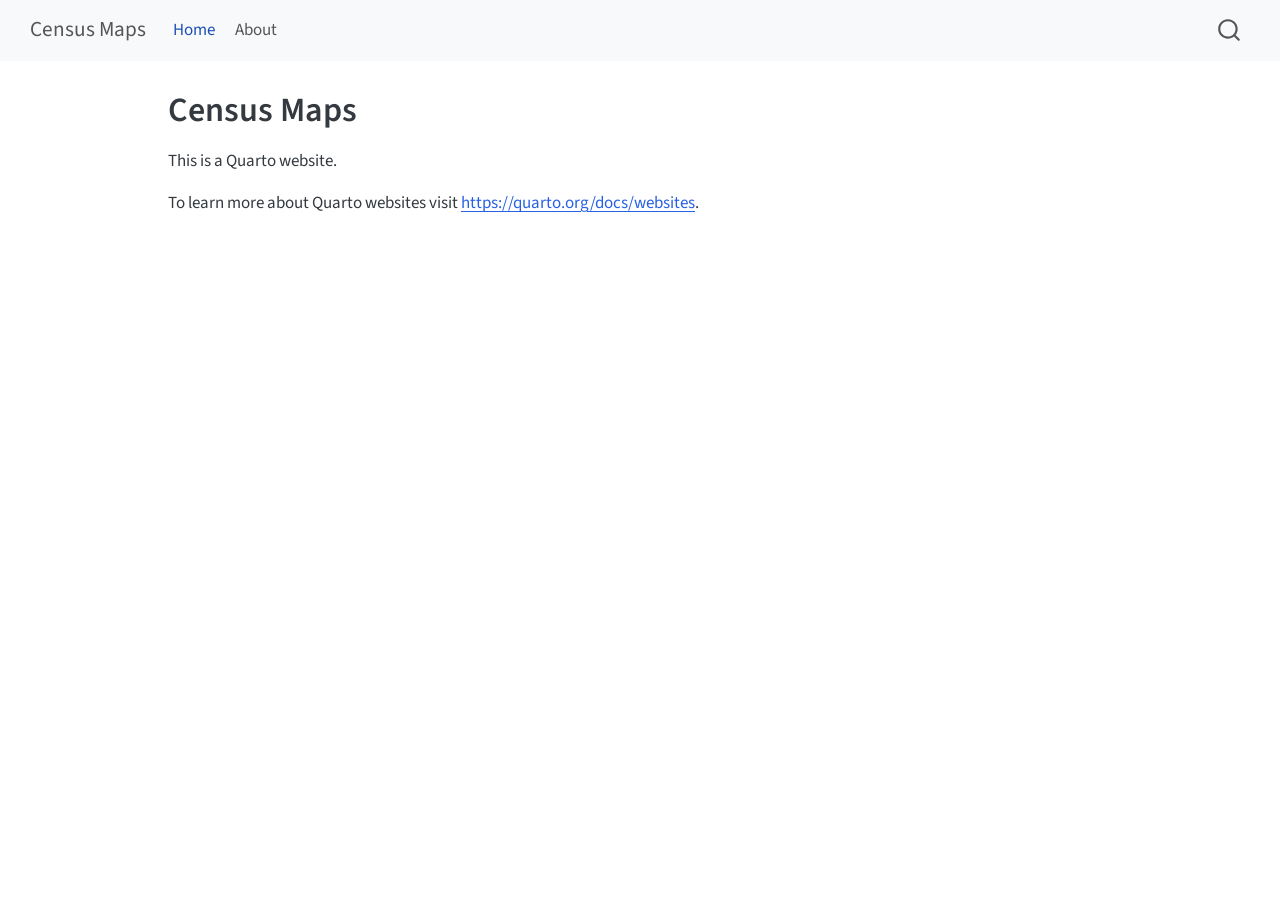
==== index.html @ 151c3b8c "Built site for gh-pages" ====
<!DOCTYPE html>
<html xmlns="http://www.w3.org/1999/xhtml" lang="en" xml:lang="en"><head>

<meta charset="utf-8">
<meta name="generator" content="quarto-1.10.19">

<meta name="viewport" content="width=device-width, initial-scale=1.0, user-scalable=yes">


<title>Census Maps</title>
<style>
/* Default styles provided by pandoc.
** See https://pandoc.org/MANUAL.html#variables-for-html for config info.
*/
span.smallcaps{font-variant: small-caps;}
div.columns{display: flex; gap: 1.5em;}
div.column{flex: auto;}
@media screen {
div.columns{gap: min(4vw, 1.5em);}
div.column{overflow-x: auto;}
}
div.hanging-indent{margin-left: 1.5em; text-indent: -1.5em;}
ul.task-list{list-style: none;}
ul.task-list li input[type="checkbox"] {
  width: 0.8em;
  margin: 0 0.8em 0.2em -1em; /* quarto-specific, see https://github.com/quarto-dev/quarto-cli/issues/4556 */ 
  vertical-align: middle;
}
</style>


<script src="site_libs/quarto-nav/quarto-nav.js"></script>
<script src="site_libs/quarto-nav/headroom.min.js"></script>
<script src="site_libs/clipboard/clipboard.min.js"></script>
<script src="site_libs/quarto-search/autocomplete.umd.js"></script>
<script src="site_libs/quarto-search/fuse.min.js"></script>
<script src="site_libs/quarto-search/quarto-search.js"></script>
<meta name="quarto:offset" content="./">
<script src="site_libs/quarto-html/quarto.js" type="module"></script>
<script src="site_libs/quarto-html/tabsets/tabsets.js" type="module"></script>
<script src="site_libs/quarto-html/popper.min.js"></script>
<script src="site_libs/quarto-html/tippy.umd.min.js"></script>
<script src="site_libs/quarto-html/anchor.min.js"></script>
<link href="site_libs/quarto-html/tippy.css" rel="stylesheet">
<link href="site_libs/quarto-html/quarto-syntax-highlighting-bf27225e3a48a9273f3daa8f8e829971.css" rel="stylesheet" id="quarto-text-highlighting-styles">
<script src="site_libs/bootstrap/bootstrap.min.js"></script>
<link href="site_libs/bootstrap/bootstrap-icons.css" rel="stylesheet">
<link href="site_libs/bootstrap/bootstrap-22ddd0bc8811bb05b22c9f1af5ad3da3.min.css" rel="stylesheet" append-hash="true" id="quarto-bootstrap" data-mode="light">
<script id="quarto-search-options" type="application/json">{
  "location": "navbar",
  "copy-button": false,
  "collapse-after": 3,
  "panel-placement": "end",
  "type": "overlay",
  "limit": 50,
  "keyboard-shortcut": [
    "f",
    "/",
    "s"
  ],
  "show-item-context": false,
  "language": {
    "search-no-results-text": "No results",
    "search-matching-documents-text": "matching documents",
    "search-copy-link-title": "Copy link to search",
    "search-hide-matches-text": "Hide additional matches",
    "search-more-match-text": "more match in this document",
    "search-more-matches-text": "more matches in this document",
    "search-clear-button-title": "Clear",
    "search-text-placeholder": "",
    "search-detached-cancel-button-title": "Cancel",
    "search-submit-button-title": "Submit",
    "search-label": "Search"
  }
}</script>


<link rel="stylesheet" href="styles.css">
</head>

<body class="nav-fixed quarto-light">

<div id="quarto-search-results"></div>
  <header id="quarto-header" class="headroom fixed-top">
    <nav class="navbar navbar-expand-lg " data-bs-theme="dark">
      <div class="navbar-container container-fluid">
      <div class="navbar-brand-container mx-auto">
    <a class="navbar-brand" href="./index.html">
    <span class="navbar-title">Census Maps</span>
    </a>
  </div>
            <div id="quarto-search" class="" title="Search"></div>
          <button class="navbar-toggler" type="button" data-bs-toggle="collapse" data-bs-target="#navbarCollapse" aria-controls="navbarCollapse" role="menu" aria-expanded="false" aria-label="Toggle navigation" onclick="if (window.quartoToggleHeadroom) { window.quartoToggleHeadroom(); }">
  <span class="navbar-toggler-icon"></span>
</button>
          <div class="collapse navbar-collapse" id="navbarCollapse">
            <ul class="navbar-nav navbar-nav-scroll me-auto">
  <li class="nav-item">
    <a class="nav-link active" href="./index.html" aria-current="page"> 
<span class="menu-text">Home</span></a>
  </li>  
  <li class="nav-item">
    <a class="nav-link" href="./about.html"> 
<span class="menu-text">About</span></a>
  </li>  
</ul>
          </div> <!-- /navcollapse -->
            <div class="quarto-navbar-tools">
</div>
      </div> <!-- /container-fluid -->
    </nav>
</header>
<!-- content -->
<div id="quarto-content" class="quarto-container page-columns page-rows-contents page-layout-article page-navbar">
<!-- sidebar -->
<!-- margin-sidebar -->
    <div id="quarto-margin-sidebar" class="sidebar margin-sidebar zindex-bottom">
        
    </div>
<!-- main -->
<main class="content" id="quarto-document-content">

<header id="title-block-header" class="quarto-title-block default">
<div class="quarto-title">
<h1 class="title">Census Maps</h1>
</div>



<div class="quarto-title-meta">

    
  
    
  </div>
  


</header>


<p>This is a Quarto website.</p>
<p>To learn more about Quarto websites visit <a href="https://quarto.org/docs/websites" class="uri">https://quarto.org/docs/websites</a>.</p>



</main> <!-- /main -->
<script id="quarto-html-after-body" type="application/javascript">
  window.document.addEventListener("DOMContentLoaded", function (event) {
    const icon = "";
    const anchorJS = new window.AnchorJS();
    anchorJS.options = {
      placement: 'right',
      icon: icon
    };
    anchorJS.add('.anchored');
    const isCodeAnnotation = (el) => {
      for (const clz of el.classList) {
        if (clz.startsWith('code-annotation-')) {                     
          return true;
        }
      }
      return false;
    }
    const onCopySuccess = function(e) {
      // button target
      const button = e.trigger;
      // don't keep focus
      button.blur();
      // flash "checked"
      button.classList.add('code-copy-button-checked');
      var currentTitle = button.getAttribute("title");
      button.setAttribute("title", "Copied!");
      let tooltip;
      if (window.bootstrap) {
        button.setAttribute("data-bs-toggle", "tooltip");
        button.setAttribute("data-bs-placement", "left");
        button.setAttribute("data-bs-title", "Copied!");
        tooltip = new bootstrap.Tooltip(button, 
          { trigger: "manual", 
            customClass: "code-copy-button-tooltip",
            offset: [0, -8]});
        tooltip.show();    
      }
      setTimeout(function() {
        if (tooltip) {
          tooltip.hide();
          button.removeAttribute("data-bs-title");
          button.removeAttribute("data-bs-toggle");
          button.removeAttribute("data-bs-placement");
        }
        button.setAttribute("title", currentTitle);
        button.classList.remove('code-copy-button-checked');
      }, 1000);
      // clear code selection
      e.clearSelection();
    }
    const getTextToCopy = function(trigger) {
      const outerScaffold = trigger.parentElement.cloneNode(true);
      const codeEl = outerScaffold.querySelector('code');
      for (const childEl of codeEl.children) {
        if (isCodeAnnotation(childEl)) {
          childEl.remove();
        }
      }
      return codeEl.innerText;
    }
    const clipboard = new window.ClipboardJS('.code-copy-button:not([data-in-quarto-modal])', {
      text: getTextToCopy
    });
    clipboard.on('success', onCopySuccess);
    if (window.document.getElementById('quarto-embedded-source-code-modal')) {
      const clipboardModal = new window.ClipboardJS('.code-copy-button[data-in-quarto-modal]', {
        text: getTextToCopy,
        container: window.document.getElementById('quarto-embedded-source-code-modal')
      });
      clipboardModal.on('success', onCopySuccess);
    }
      var localhostRegex = new RegExp(/^(?:http|https):\/\/localhost\:?[0-9]*\//);
      var mailtoRegex = new RegExp(/^mailto:/);
        var filterRegex = new RegExp('/' + window.location.host + '/');
      var isInternal = (href) => {
          return filterRegex.test(href) || localhostRegex.test(href) || mailtoRegex.test(href);
      }
      // Inspect non-navigation links and adorn them if external
     var links = window.document.querySelectorAll('a[href]:not(.nav-link):not(.navbar-brand):not(.toc-action):not(.sidebar-link):not(.sidebar-item-toggle):not(.pagination-link):not(.no-external):not([aria-hidden]):not(.dropdown-item):not(.quarto-navigation-tool):not(.about-link)');
      for (var i=0; i<links.length; i++) {
        const link = links[i];
        if (!isInternal(link.href)) {
          // undo the damage that might have been done by quarto-nav.js in the case of
          // links that we want to consider external
          if (link.dataset.originalHref !== undefined) {
            link.href = link.dataset.originalHref;
          }
        }
      }
    function tippyHover(el, contentFn, onTriggerFn, onUntriggerFn) {
      const config = {
        allowHTML: true,
        maxWidth: 500,
        delay: 100,
        arrow: false,
        appendTo: function(el) {
            return el.parentElement;
        },
        interactive: true,
        interactiveBorder: 10,
        theme: 'quarto',
        placement: 'bottom-start',
      };
      if (contentFn) {
        config.content = contentFn;
      }
      if (onTriggerFn) {
        config.onTrigger = onTriggerFn;
      }
      if (onUntriggerFn) {
        config.onUntrigger = onUntriggerFn;
      }
      window.tippy(el, config); 
    }
    const noterefs = window.document.querySelectorAll('a[role="doc-noteref"]');
    for (var i=0; i<noterefs.length; i++) {
      const ref = noterefs[i];
      tippyHover(ref, function() {
        // use id or data attribute instead here
        let href = ref.getAttribute('data-footnote-href') || ref.getAttribute('href');
        try { href = new URL(href).hash; } catch {}
        const id = href.replace(/^#\/?/, "");
        const note = window.document.getElementById(id);
        if (note) {
          return note.innerHTML;
        } else {
          return "";
        }
      });
    }
    const xrefs = window.document.querySelectorAll('a.quarto-xref');
    const processXRef = (id, note) => {
      // Strip column container classes
      const stripColumnClz = (el) => {
        el.classList.remove("page-full", "page-columns");
        if (el.children) {
          for (const child of el.children) {
            stripColumnClz(child);
          }
        }
      }
      stripColumnClz(note)
      if (id === null || id.startsWith('sec-')) {
        // Special case sections, only their first couple elements
        const container = document.createElement("div");
        if (note.children && note.children.length > 2) {
          container.appendChild(note.children[0].cloneNode(true));
          for (let i = 1; i < note.children.length; i++) {
            const child = note.children[i];
            if (child.tagName === "P" && child.innerText === "") {
              continue;
            } else {
              container.appendChild(child.cloneNode(true));
              break;
            }
          }
          if (window.Quarto?.typesetMath) {
            window.Quarto.typesetMath(container);
          }
          return container.innerHTML
        } else {
          if (window.Quarto?.typesetMath) {
            window.Quarto.typesetMath(note);
          }
          return note.innerHTML;
        }
      } else {
        // Remove any anchor links if they are present
        const anchorLink = note.querySelector('a.anchorjs-link');
        if (anchorLink) {
          anchorLink.remove();
        }
        if (window.Quarto?.typesetMath) {
          window.Quarto.typesetMath(note);
        }
        if (note.classList.contains("callout")) {
          return note.outerHTML;
        } else {
          return note.innerHTML;
        }
      }
    }
    for (var i=0; i<xrefs.length; i++) {
      const xref = xrefs[i];
      tippyHover(xref, undefined, function(instance) {
        instance.disable();
        let url = xref.getAttribute('href');
        let hash = undefined; 
        if (url.startsWith('#')) {
          hash = url;
        } else {
          try { hash = new URL(url).hash; } catch {}
        }
        if (hash) {
          const id = hash.replace(/^#\/?/, "");
          const note = window.document.getElementById(id);
          if (note !== null) {
            try {
              const html = processXRef(id, note.cloneNode(true));
              instance.setContent(html);
            } finally {
              instance.enable();
              instance.show();
            }
          } else {
            // See if we can fetch this
            fetch(url.split('#')[0])
            .then(res => res.text())
            .then(html => {
              const parser = new DOMParser();
              const htmlDoc = parser.parseFromString(html, "text/html");
              const note = htmlDoc.getElementById(id);
              if (note !== null) {
                const html = processXRef(id, note);
                instance.setContent(html);
              } 
            }).finally(() => {
              instance.enable();
              instance.show();
            });
          }
        } else {
          // See if we can fetch a full url (with no hash to target)
          // This is a special case and we should probably do some content thinning / targeting
          fetch(url)
          .then(res => res.text())
          .then(html => {
            const parser = new DOMParser();
            const htmlDoc = parser.parseFromString(html, "text/html");
            const note = htmlDoc.querySelector('main.content');
            if (note !== null) {
              // This should only happen for chapter cross references
              // (since there is no id in the URL)
              // remove the first header
              if (note.children.length > 0 && note.children[0].tagName === "HEADER") {
                note.children[0].remove();
              }
              const html = processXRef(null, note);
              instance.setContent(html);
            } 
          }).finally(() => {
            instance.enable();
            instance.show();
          });
        }
      }, function(instance) {
      });
    }
        let selectedAnnoteEl;
        const selectorForAnnotation = ( cell, annotation) => {
          let cellAttr = 'data-code-cell="' + cell + '"';
          let lineAttr = 'data-code-annotation="' +  annotation + '"';
          const selector = 'span[' + cellAttr + '][' + lineAttr + ']';
          return selector;
        }
        const selectCodeLines = (annoteEl) => {
          const doc = window.document;
          const targetCell = annoteEl.getAttribute("data-target-cell");
          const targetAnnotation = annoteEl.getAttribute("data-target-annotation");
          const annoteSpan = window.document.querySelector(selectorForAnnotation(targetCell, targetAnnotation));
          const lines = annoteSpan.getAttribute("data-code-lines").split(",");
          const lineIds = lines.map((line) => {
            return targetCell + "-" + line;
          })
          let top = null;
          let height = null;
          let parent = null;
          if (lineIds.length > 0) {
              //compute the position of the single el (top and bottom and make a div)
              const el = window.document.getElementById(lineIds[0]);
              top = el.offsetTop;
              height = el.offsetHeight;
              parent = el.parentElement.parentElement;
            if (lineIds.length > 1) {
              const lastEl = window.document.getElementById(lineIds[lineIds.length - 1]);
              const bottom = lastEl.offsetTop + lastEl.offsetHeight;
              height = bottom - top;
            }
            if (top !== null && height !== null && parent !== null) {
              // cook up a div (if necessary) and position it 
              let div = window.document.getElementById("code-annotation-line-highlight");
              if (div === null) {
                div = window.document.createElement("div");
                div.setAttribute("id", "code-annotation-line-highlight");
                div.style.position = 'absolute';
                parent.appendChild(div);
              }
              div.style.top = top - 2 + "px";
              div.style.height = height + 4 + "px";
              div.style.left = 0;
              let gutterDiv = window.document.getElementById("code-annotation-line-highlight-gutter");
              if (gutterDiv === null) {
                gutterDiv = window.document.createElement("div");
                gutterDiv.setAttribute("id", "code-annotation-line-highlight-gutter");
                gutterDiv.style.position = 'absolute';
                const codeCell = window.document.getElementById(targetCell);
                const gutter = codeCell.querySelector('.code-annotation-gutter');
                gutter.appendChild(gutterDiv);
              }
              gutterDiv.style.top = top - 2 + "px";
              gutterDiv.style.height = height + 4 + "px";
            }
            selectedAnnoteEl = annoteEl;
          }
        };
        const unselectCodeLines = () => {
          const elementsIds = ["code-annotation-line-highlight", "code-annotation-line-highlight-gutter"];
          elementsIds.forEach((elId) => {
            const div = window.document.getElementById(elId);
            if (div) {
              div.remove();
            }
          });
          selectedAnnoteEl = undefined;
        };
          // Handle positioning of the toggle
      window.addEventListener(
        "resize",
        throttle(() => {
          elRect = undefined;
          if (selectedAnnoteEl) {
            selectCodeLines(selectedAnnoteEl);
          }
        }, 10)
      );
      function throttle(fn, ms) {
      let throttle = false;
      let timer;
        return (...args) => {
          if(!throttle) { // first call gets through
              fn.apply(this, args);
              throttle = true;
          } else { // all the others get throttled
              if(timer) clearTimeout(timer); // cancel #2
              timer = setTimeout(() => {
                fn.apply(this, args);
                timer = throttle = false;
              }, ms);
          }
        };
      }
        // Attach click handler to the DT
        const annoteDls = window.document.querySelectorAll('dt[data-target-cell]');
        for (const annoteDlNode of annoteDls) {
          annoteDlNode.addEventListener('click', (event) => {
            const clickedEl = event.target;
            if (clickedEl !== selectedAnnoteEl) {
              unselectCodeLines();
              const activeEl = window.document.querySelector('dt[data-target-cell].code-annotation-active');
              if (activeEl) {
                activeEl.classList.remove('code-annotation-active');
              }
              selectCodeLines(clickedEl);
              clickedEl.classList.add('code-annotation-active');
            } else {
              // Unselect the line
              unselectCodeLines();
              clickedEl.classList.remove('code-annotation-active');
            }
          });
        }
    const findCites = (el) => {
      const parentEl = el.parentElement;
      if (parentEl) {
        const cites = parentEl.dataset.cites;
        if (cites) {
          return {
            el,
            cites: cites.split(' ')
          };
        } else {
          return findCites(el.parentElement)
        }
      } else {
        return undefined;
      }
    };
    var bibliorefs = window.document.querySelectorAll('a[role="doc-biblioref"]');
    for (var i=0; i<bibliorefs.length; i++) {
      const ref = bibliorefs[i];
      const citeInfo = findCites(ref);
      if (citeInfo) {
        tippyHover(citeInfo.el, function() {
          var popup = window.document.createElement('div');
          citeInfo.cites.forEach(function(cite) {
            var citeDiv = window.document.createElement('div');
            citeDiv.classList.add('hanging-indent');
            citeDiv.classList.add('csl-entry');
            var biblioDiv = window.document.getElementById('ref-' + cite);
            if (biblioDiv) {
              citeDiv.innerHTML = biblioDiv.innerHTML;
            }
            popup.appendChild(citeDiv);
          });
          return popup.innerHTML;
        });
      }
    }
  });
  </script>
</div> <!-- /content -->




</body></html>
---- site_libs/quarto-html/tippy.css ----
.tippy-box[data-animation=fade][data-state=hidden]{opacity:0}[data-tippy-root]{max-width:calc(100vw - 10px)}.tippy-box{position:relative;background-color:#333;color:#fff;border-radius:4px;font-size:14px;line-height:1.4;white-space:normal;outline:0;transition-property:transform,visibility,opacity}.tippy-box[data-placement^=top]>.tippy-arrow{bottom:0}.tippy-box[data-placement^=top]>.tippy-arrow:before{bottom:-7px;left:0;border-width:8px 8px 0;border-top-color:initial;transform-origin:center top}.tippy-box[data-placement^=bottom]>.tippy-arrow{top:0}.tippy-box[data-placement^=bottom]>.tippy-arrow:before{top:-7px;left:0;border-width:0 8px 8px;border-bottom-color:initial;transform-origin:center bottom}.tippy-box[data-placement^=left]>.tippy-arrow{right:0}.tippy-box[data-placement^=left]>.tippy-arrow:before{border-width:8px 0 8px 8px;border-left-color:initial;right:-7px;transform-origin:center left}.tippy-box[data-placement^=right]>.tippy-arrow{left:0}.tippy-box[data-placement^=right]>.tippy-arrow:before{left:-7px;border-width:8px 8px 8px 0;border-right-color:initial;transform-origin:center right}.tippy-box[data-inertia][data-state=visible]{transition-timing-function:cubic-bezier(.54,1.5,.38,1.11)}.tippy-arrow{width:16px;height:16px;color:#333}.tippy-arrow:before{content:"";position:absolute;border-color:transparent;border-style:solid}.tippy-content{position:relative;padding:5px 9px;z-index:1}
---- site_libs/quarto-html/quarto-syntax-highlighting-bf27225e3a48a9273f3daa8f8e829971.css ----
/* quarto syntax highlight colors */
:root {
  --quarto-hl-ot-color: #003B4F;
  --quarto-hl-at-color: #657422;
  --quarto-hl-ss-color: #20794D;
  --quarto-hl-an-color: #5E5E5E;
  --quarto-hl-fu-color: #4758AB;
  --quarto-hl-st-color: #20794D;
  --quarto-hl-cf-color: #003B4F;
  --quarto-hl-op-color: #5E5E5E;
  --quarto-hl-er-color: #AD0000;
  --quarto-hl-bn-color: #AD0000;
  --quarto-hl-al-color: #AD0000;
  --quarto-hl-va-color: #111111;
  --quarto-hl-bu-color: inherit;
  --quarto-hl-ex-color: inherit;
  --quarto-hl-pp-color: #AD0000;
  --quarto-hl-in-color: #5E5E5E;
  --quarto-hl-vs-color: #20794D;
  --quarto-hl-wa-color: #5E5E5E;
  --quarto-hl-do-color: #5E5E5E;
  --quarto-hl-im-color: #00769E;
  --quarto-hl-ch-color: #20794D;
  --quarto-hl-dt-color: #AD0000;
  --quarto-hl-fl-color: #AD0000;
  --quarto-hl-co-color: #5E5E5E;
  --quarto-hl-cv-color: #5E5E5E;
  --quarto-hl-cn-color: #8f5902;
  --quarto-hl-sc-color: #5E5E5E;
  --quarto-hl-dv-color: #AD0000;
  --quarto-hl-kw-color: #003B4F;
}

/* other quarto variables */
:root {
  --quarto-font-monospace: SFMono-Regular, Menlo, Monaco, Consolas, "Liberation Mono", "Courier New", monospace;
}

/* syntax highlight based on Pandoc's rules */
pre > code.sourceCode > span {
  color: #003B4F;
}

code.sourceCode > span {
  color: #003B4F;
}

div.sourceCode,
div.sourceCode pre.sourceCode {
  color: #003B4F;
}

/* Normal */
code span {
  color: #003B4F;
}

/* Alert */
code span.al {
  color: #AD0000;
  font-style: inherit;
}

/* Annotation */
code span.an {
  color: #5E5E5E;
  font-style: inherit;
}

/* Attribute */
code span.at {
  color: #657422;
  font-style: inherit;
}

/* BaseN */
code span.bn {
  color: #AD0000;
  font-style: inherit;
}

/* BuiltIn */
code span.bu {
  font-style: inherit;
}

/* ControlFlow */
code span.cf {
  color: #003B4F;
  font-weight: bold;
  font-style: inherit;
}

/* Char */
code span.ch {
  color: #20794D;
  font-style: inherit;
}

/* Constant */
code span.cn {
  color: #8f5902;
  font-style: inherit;
}

/* Comment */
code span.co {
  color: #5E5E5E;
  font-style: inherit;
}

/* CommentVar */
code span.cv {
  color: #5E5E5E;
  font-style: italic;
}

/* Documentation */
code span.do {
  color: #5E5E5E;
  font-style: italic;
}

/* DataType */
code span.dt {
  color: #AD0000;
  font-style: inherit;
}

/* DecVal */
code span.dv {
  color: #AD0000;
  font-style: inherit;
}

/* Error */
code span.er {
  color: #AD0000;
  font-style: inherit;
}

/* Extension */
code span.ex {
  font-style: inherit;
}

/* Float */
code span.fl {
  color: #AD0000;
  font-style: inherit;
}

/* Function */
code span.fu {
  color: #4758AB;
  font-style: inherit;
}

/* Import */
code span.im {
  color: #00769E;
  font-style: inherit;
}

/* Information */
code span.in {
  color: #5E5E5E;
  font-style: inherit;
}

/* Keyword */
code span.kw {
  color: #003B4F;
  font-weight: bold;
  font-style: inherit;
}

/* Operator */
code span.op {
  color: #5E5E5E;
  font-style: inherit;
}

/* Other */
code span.ot {
  color: #003B4F;
  font-style: inherit;
}

/* Preprocessor */
code span.pp {
  color: #AD0000;
  font-style: inherit;
}

/* SpecialChar */
code span.sc {
  color: #5E5E5E;
  font-style: inherit;
}

/* SpecialString */
code span.ss {
  color: #20794D;
  font-style: inherit;
}

/* String */
code span.st {
  color: #20794D;
  font-style: inherit;
}

/* Variable */
code span.va {
  color: #111111;
  font-style: inherit;
}

/* VerbatimString */
code span.vs {
  color: #20794D;
  font-style: inherit;
}

/* Warning */
code span.wa {
  color: #5E5E5E;
  font-style: italic;
}

.prevent-inlining {
  content: "</";
}

/*# sourceMappingURL=8be38f48d34c45af72792cbd699585e7.css.map */
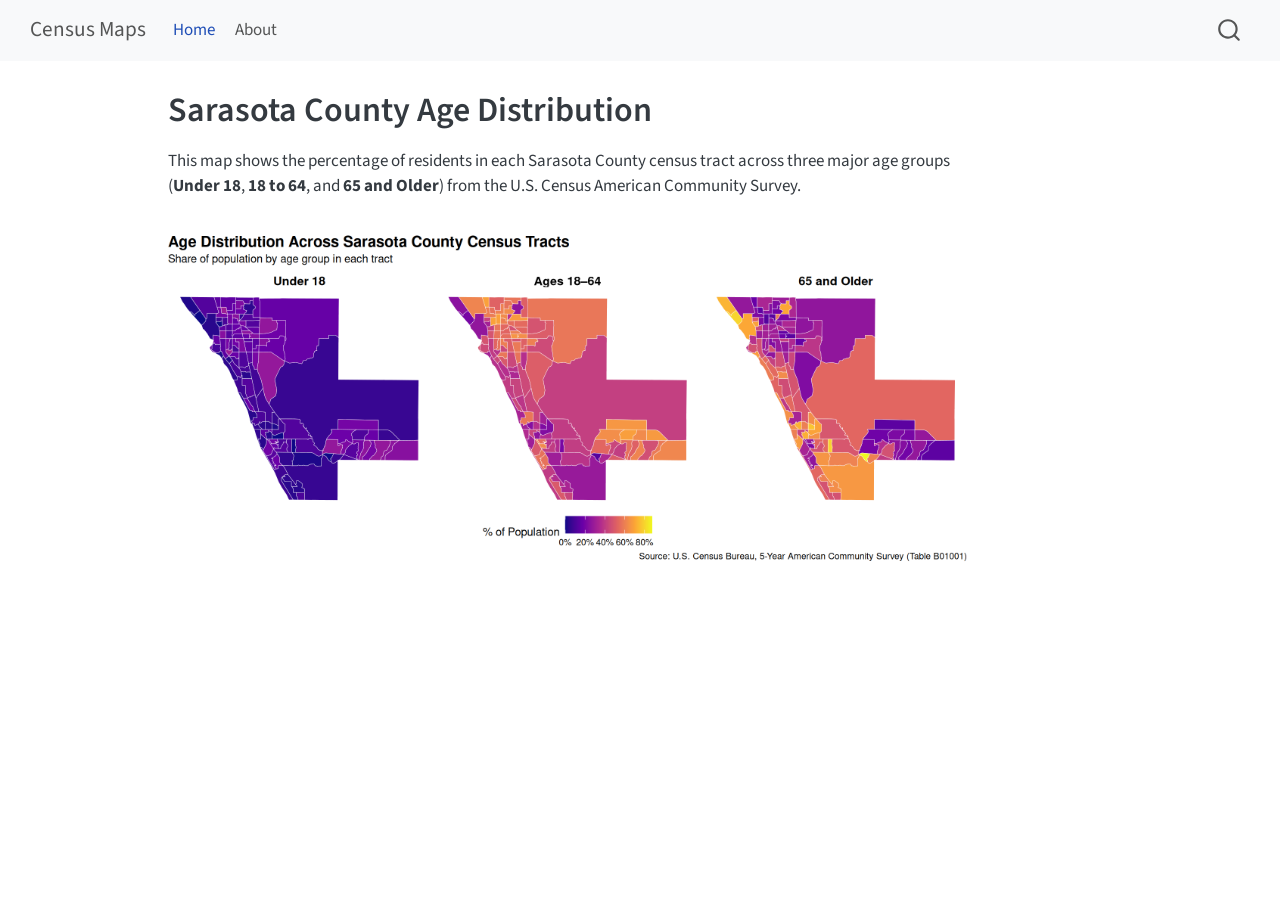
==== commit 52f4985f: "Built site for gh-pages" ====
--- a/index.html
+++ b/index.html
@@ -7,7 +7,7 @@
 <meta name="viewport" content="width=device-width, initial-scale=1.0, user-scalable=yes">
 
 
-<title>Census Maps</title>
+<title>Sarasota County Age Distribution – Census Maps</title>
 <style>
 /* Default styles provided by pandoc.
 ** See https://pandoc.org/MANUAL.html#variables-for-html for config info.
@@ -122,7 +122,7 @@
 
 <header id="title-block-header" class="quarto-title-block default">
 <div class="quarto-title">
-<h1 class="title">Census Maps</h1>
+<h1 class="title">Sarasota County Age Distribution</h1>
 </div>
 
 
@@ -139,8 +139,16 @@
 </header>
 
 
-<p>This is a Quarto website.</p>
-<p>To learn more about Quarto websites visit <a href="https://quarto.org/docs/websites" class="uri">https://quarto.org/docs/websites</a>.</p>
+<p>This map shows the percentage of residents in each Sarasota County census tract across three major age groups (<strong>Under 18</strong>, <strong>18 to 64</strong>, and <strong>65 and Older</strong>) from the U.S. Census American Community Survey.</p>
+<div class="cell">
+<div class="cell-output-display">
+<div>
+<figure class="figure">
+<p><img src="index_files/figure-html/unnamed-chunk-1-1.png" class="img-fluid figure-img" width="1056"></p>
+</figure>
+</div>
+</div>
+</div>
 
 
 
@@ -218,7 +226,7 @@
     }
       var localhostRegex = new RegExp(/^(?:http|https):\/\/localhost\:?[0-9]*\//);
       var mailtoRegex = new RegExp(/^mailto:/);
-        var filterRegex = new RegExp('/' + window.location.host + '/');
+        var filterRegex = new RegExp("https:\/\/Mgraham34\.github\.io\/census-mapping\/");
       var isInternal = (href) => {
           return filterRegex.test(href) || localhostRegex.test(href) || mailtoRegex.test(href);
       }
--- a/styles.css
+++ b/styles.css
@@ -0,0 +1,3 @@
+
+
+/* css styles */
